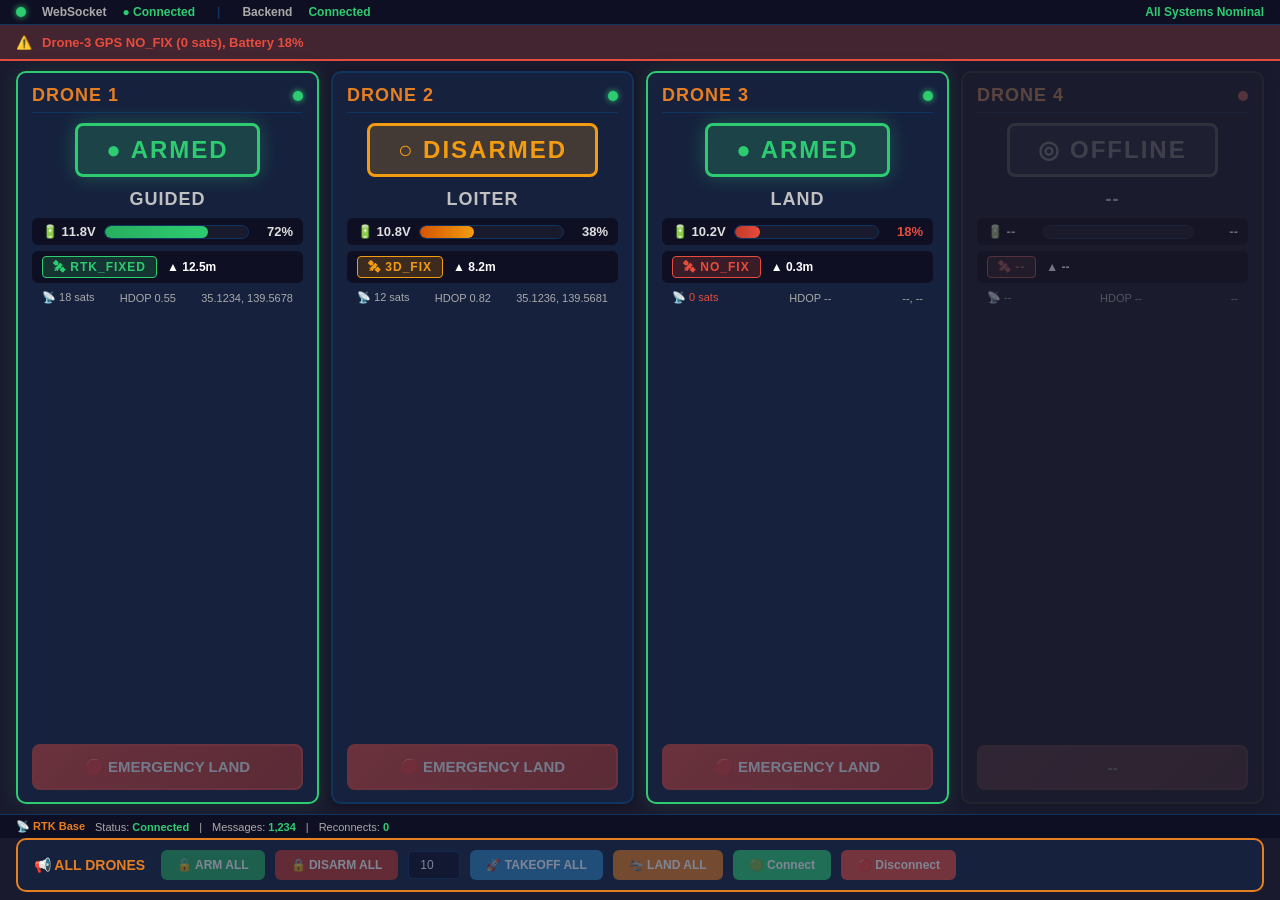
==== web/static/preview.html @ 14fe4acc "feat: add multi-drone dashboard static preview (4-column kanban layout)" ====
<!DOCTYPE html>
<html lang="en">
<head>
<meta charset="UTF-8">
<meta name="viewport" content="width=device-width, initial-scale=1.0">
<title>Multi-Drone Dashboard — Static Preview</title>
<style>
/* === RESET & BASE === */
*, *::before, *::after { box-sizing: border-box; margin: 0; padding: 0; }
html, body { height: 100%; overflow: hidden; }
body {
    font-family: 'Segoe UI', 'Helvetica Neue', Arial, sans-serif;
    background: #1a1a2e; color: #e0e0e0;
    display: flex; flex-direction: column; height: 100vh;
}
/* ---- Status bar ---- */
.status-bar {
    display: flex; align-items: center; gap: 16px;
    padding: 5px 16px; background: #0f0f23;
    border-bottom: 1px solid #0f3460;
    font-size: 12px; font-weight: 600; flex-shrink: 0;
}
.status-dot { width: 10px; height: 10px; border-radius: 50%; display: inline-block; }
.status-dot.on  { background: #2ecc71; box-shadow: 0 0 6px #2ecc71; }
.status-dot.off { background: #e74c3c; }
.status-label { color: #aaa; }
.status-value { color: #2ecc71; }
/* ---- Alert bar ---- */
.alert-bar {
    display: flex; align-items: center; gap: 10px;
    padding: 6px 16px; font-size: 13px; font-weight: bold;
    border-bottom: 2px solid; flex-shrink: 0; min-height: 36px;
}
.alert-bar.alert-warn     { background: rgba(243,156,18,0.15); border-color: #f39c12; color: #f39c12; }
.alert-bar.alert-critical { background: rgba(231,76,60,0.2); border-color: #e74c3c; color: #e74c3c;
                            animation: alert-flash 0.5s infinite; }
@keyframes alert-flash { 0%,100%{opacity:1} 50%{opacity:0.7} }
/* ---- 4-column grid ---- */
.multi-drone-grid {
    display: grid; grid-template-columns: repeat(4, 1fr);
    gap: 12px; align-items: stretch; width: 100%;
    padding: 10px 16px; flex: 1 1 auto; min-height: 0;
}
/* ---- Drone card ---- */
.drone-card {
    background: #16213e; border-radius: 10px; padding: 12px 14px;
    box-shadow: 0 2px 12px rgba(0,0,0,0.35); border: 2px solid #0f3460;
    display: flex; flex-direction: column; gap: 6px;
    transition: border-color 0.3s, opacity 0.3s;
}
.drone-card.armed { border-color: #2ecc71; box-shadow: 0 0 20px rgba(46,204,113,0.15); }
.drone-card.offline { opacity: 0.4; filter: grayscale(50%); border-color: #333; }
/* Card header */
.card-header {
    display: flex; align-items: center; justify-content: space-between;
    border-bottom: 1px solid #0f3460; padding-bottom: 6px;
}
.drone-label { font-size: 18px; font-weight: 900; letter-spacing: 1px;
               color: #e67e22; text-transform: uppercase; }
.conn-dot { width: 10px; height: 10px; border-radius: 50%; display: inline-block; }
.conn-dot.on  { background: #2ecc71; box-shadow: 0 0 6px #2ecc71; }
.conn-dot.off { background: #e74c3c; }
/* Armed badge */
.armed-badge-wrap { text-align: center; padding: 4px 0; }
.armed-badge-large {
    display: inline-block; padding: 10px 28px; border-radius: 8px;
    font-size: 24px; font-weight: 900; letter-spacing: 2px;
    text-transform: uppercase; transition: all 0.3s;
}
.armed-badge-large.status-ok {
    background: rgba(46,204,113,0.2); border: 3px solid #2ecc71;
    color: #2ecc71; box-shadow: 0 0 20px rgba(46,204,113,0.3);
    animation: armed-glow 2s infinite;
}
@keyframes armed-glow { 0%,100%{box-shadow:0 0 12px rgba(46,204,113,0.25)} 50%{box-shadow:0 0 24px rgba(46,204,113,0.5)} }
.armed-badge-large.status-warn {
    background: rgba(243,156,18,0.2); border: 3px solid #f39c12; color: #f39c12;
}
.armed-badge-large.status-neutral {
    background: rgba(100,100,100,0.15); border: 3px solid #555; color: #777;
}
/* Flight mode */
.mode-display {
    text-align: center; font-size: 18px; font-weight: 700;
    color: #c0c0c0; text-transform: uppercase; letter-spacing: 1px; padding: 2px 0;
}
/* ---- Battery gauge ---- */
.battery-compact {
    display: flex; align-items: center; gap: 8px;
    padding: 6px 10px; background: #0f0f23; border-radius: 6px; font-size: 13px;
}
.battery-voltage { font-weight: 700; min-width: 48px; }
.battery-gauge-mini {
    flex: 1; height: 14px; background: #1a1a2e;
    border-radius: 7px; overflow: hidden; border: 1px solid #0f3460;
}
.battery-gauge-fill-mini { height: 100%; border-radius: 6px; transition: width 0.6s ease; }
.battery-gauge-fill-mini.green  { background: linear-gradient(90deg, #27ae60, #2ecc71); }
.battery-gauge-fill-mini.yellow { background: linear-gradient(90deg, #d35400, #f39c12); }
.battery-gauge-fill-mini.red    { background: linear-gradient(90deg, #c0392b, #e74c3c); }
.battery-pct { font-weight: 700; min-width: 36px; text-align: right; }
/* ---- GPS row ---- */
.gps-compact {
    display: flex; align-items: center; gap: 10px;
    padding: 5px 10px; background: #0f0f23; border-radius: 6px; font-size: 12px;
}
.gps-fix-badge {
    display: inline-block; padding: 3px 10px; border-radius: 4px;
    font-weight: 800; font-size: 12px; letter-spacing: 1px;
}
.gps-fix-badge.status-ok   { background: rgba(46,204,113,0.2); border: 1px solid #2ecc71; color: #2ecc71; }
.gps-fix-badge.status-warn { background: rgba(243,156,18,0.2); border: 1px solid #f39c12; color: #f39c12; }
.gps-fix-badge.status-bad  { background: rgba(231,76,60,0.2);  border: 1px solid #e74c3c;  color: #e74c3c; }
.gps-altitude { font-weight: 700; color: #fff; }
.gps-supplement {
    display: flex; justify-content: space-between; align-items: center;
    padding: 2px 10px; font-size: 11px; color: #aaa;
}
/* ---- EMG STOP button ---- */
.btn-emergency-land {
    width: 100%; padding: 12px; border-radius: 8px;
    background: linear-gradient(135deg, #e74c3c, #c0392b);
    color: #fff; border: 2px solid #e74c3c;
    font-size: 15px; font-weight: 900; margin-top: auto;
    animation: emergency-pulse 1.5s infinite;
}
@keyframes emergency-pulse {
    0%, 100% { box-shadow: 0 0 8px rgba(231,76,60,0.3); }
    50%      { box-shadow: 0 0 22px rgba(231,76,60,0.5); }
}
.drone-card:not(.armed) .btn-emergency-land { opacity: 0.4; pointer-events: none; animation: none; }
.btn-emergency-land:disabled { opacity: 0.4; cursor: not-allowed; animation: none; }
/* ---- RTK bar ---- */
.rtk-bar {
    display: flex; align-items: center; gap: 10px;
    padding: 5px 16px; background: #0f0f23; border-top: 1px solid #0f3460;
    font-size: 11px; color: #aaa; flex-shrink: 0;
}
.rtk-label { color: #e67e22; font-weight: bold; }
.rtk-val   { color: #2ecc71; font-weight: 600; }
/* ---- Broadcast panel ---- */
.broadcast-panel {
    background: #16213e; border-radius: 10px; padding: 10px 16px;
    border: 2px solid #e67e22; display: flex; align-items: center;
    gap: 10px; flex-shrink: 0; margin: 0 16px 8px; flex-wrap: wrap;
}
.broadcast-label { color: #e67e22; font-weight: 900; font-size: 14px; margin-right: 6px; }
.broadcast-panel button {
    padding: 8px 16px; border-radius: 6px; font-weight: 700; font-size: 12px;
    border: none; color: #fff; white-space: nowrap;
}
.broadcast-panel button:disabled { opacity: 0.45; cursor: not-allowed; }
.btn-arm      { background: #27ae60; }
.btn-disarm   { background: #c0392b; }
.btn-takeoff  { background: #2e86c1; }
.btn-land     { background: #e67e22; }
.btn-connect  { background: #2ecc71; color: #1a1a2e; }
.btn-disconnect { background: #e74c3c; }
.takeoff-alt-input {
    width: 52px; padding: 6px 4px; border-radius: 4px;
    background: #0f0f23; border: 1px solid #0f3460; color: #fff;
    text-align: center; font-size: 12px;
}
.takeoff-alt-input:disabled { opacity: 0.45; cursor: not-allowed; }
</style>
</head>
<body>



<!-- ====== STATUS BAR ====== -->
<div class="status-bar">
    <span class="status-dot on"></span>
    <span class="status-label">WebSocket</span>
    <span class="status-value">● Connected</span>
    <span style="color:#0f3460;margin:0 6px;">|</span>
    <span class="status-label">Backend</span>
    <span class="status-value">Connected</span>
    <span style="margin-left:auto;color:#2ecc71;">All Systems Nominal</span>
</div>

<!-- ====== ALERT BAR (dummy: 1 anomaly) ====== -->
<div class="alert-bar alert-critical">
    <span>⚠️</span>
    <span>Drone-3 GPS NO_FIX (0 sats), Battery 18%</span>
</div>

<!-- ====== 4-COLUMN GRID ====== -->
<div class="multi-drone-grid">

    <!-- Drone 1: ARMED, GUIDED, 11.8V 72%, RTK_FIXED, 18 sats, alt 12.5m -->
    <div class="drone-card armed">
        <div class="card-header">
            <span class="drone-label">DRONE 1</span>
            <span class="conn-dot on"></span>
        </div>
        <div class="armed-badge-wrap">
            <span class="armed-badge-large status-ok">● ARMED</span>
        </div>
        <div class="mode-display">GUIDED</div>
        <div class="battery-compact">
            <span class="battery-voltage">🔋 11.8V</span>
            <div class="battery-gauge-mini">
                <div class="battery-gauge-fill-mini green" style="width:72%"></div>
            </div>
            <span class="battery-pct">72%</span>
        </div>
        <div class="gps-compact">
            <span class="gps-fix-badge status-ok">🛰 RTK_FIXED</span>
            <span class="gps-altitude">▲ 12.5m</span>
        </div>
        <div class="gps-supplement">
            <span>📡 18 sats</span>
            <span>HDOP 0.55</span>
            <span class="gps-coords-small">35.1234, 139.5678</span>
        </div>
        <button class="btn-emergency-land" disabled>🛑 EMERGENCY LAND</button>
    </div>

    <!-- Drone 2: DISARMED, LOITER, 10.8V 38%, 3D_FIX, 12 sats, alt 8.2m -->
    <div class="drone-card">
        <div class="card-header">
            <span class="drone-label">DRONE 2</span>
            <span class="conn-dot on"></span>
        </div>
        <div class="armed-badge-wrap">
            <span class="armed-badge-large status-warn">○ DISARMED</span>
        </div>
        <div class="mode-display">LOITER</div>
        <div class="battery-compact">
            <span class="battery-voltage">🔋 10.8V</span>
            <div class="battery-gauge-mini">
                <div class="battery-gauge-fill-mini yellow" style="width:38%"></div>
            </div>
            <span class="battery-pct">38%</span>
        </div>
        <div class="gps-compact">
            <span class="gps-fix-badge status-warn">🛰 3D_FIX</span>
            <span class="gps-altitude">▲ 8.2m</span>
        </div>
        <div class="gps-supplement">
            <span>📡 12 sats</span>
            <span>HDOP 0.82</span>
            <span class="gps-coords-small">35.1236, 139.5681</span>
        </div>
        <button class="btn-emergency-land" disabled>🛑 EMERGENCY LAND</button>
    </div>

    <!-- Drone 3: ARMED, LAND, 10.2V 18%, NO_FIX, 0 sats (alert) -->
    <div class="drone-card armed">
        <div class="card-header">
            <span class="drone-label">DRONE 3</span>
            <span class="conn-dot on"></span>
        </div>
        <div class="armed-badge-wrap">
            <span class="armed-badge-large status-ok">● ARMED</span>
        </div>
        <div class="mode-display">LAND</div>
        <div class="battery-compact">
            <span class="battery-voltage">🔋 10.2V</span>
            <div class="battery-gauge-mini">
                <div class="battery-gauge-fill-mini red" style="width:18%"></div>
            </div>
            <span class="battery-pct" style="color:#e74c3c;">18%</span>
        </div>
        <div class="gps-compact">
            <span class="gps-fix-badge status-bad">🛰 NO_FIX</span>
            <span class="gps-altitude">▲ 0.3m</span>
        </div>
        <div class="gps-supplement">
            <span style="color:#e74c3c;">📡 0 sats</span>
            <span>HDOP --</span>
            <span class="gps-coords-small">--, --</span>
        </div>
        <button class="btn-emergency-land" disabled>🛑 EMERGENCY LAND</button>
    </div>

    <!-- Drone 4: OFFLINE -->
    <div class="drone-card offline">
        <div class="card-header">
            <span class="drone-label">DRONE 4</span>
            <span class="conn-dot off"></span>
        </div>
        <div class="armed-badge-wrap">
            <span class="armed-badge-large status-neutral">◎ OFFLINE</span>
        </div>
        <div class="mode-display">--</div>
        <div class="battery-compact">
            <span class="battery-voltage">🔋 --</span>
            <div class="battery-gauge-mini">
                <div class="battery-gauge-fill-mini" style="width:0%"></div>
            </div>
            <span class="battery-pct">--</span>
        </div>
        <div class="gps-compact">
            <span class="gps-fix-badge status-bad">🛰 --</span>
            <span class="gps-altitude">▲ --</span>
        </div>
        <div class="gps-supplement">
            <span>📡 --</span>
            <span>HDOP --</span>
            <span class="gps-coords-small">--</span>
        </div>
        <button class="btn-emergency-land" disabled>--</button>
    </div>

</div><!-- end grid -->


<!-- ====== RTK BASE STATION BAR ====== -->
<div class="rtk-bar">
    <span class="rtk-label">📡 RTK Base</span>
    <span>Status: <span class="rtk-val">Connected</span></span>
    <span>|</span>
    <span>Messages: <span class="rtk-val">1,234</span></span>
    <span>|</span>
    <span>Reconnects: <span class="rtk-val">0</span></span>
</div>

<!-- ====== BROADCAST PANEL ====== -->
<div class="broadcast-panel">
    <span class="broadcast-label">📢 ALL DRONES</span>
    <button class="btn-arm" disabled>🔓 ARM ALL</button>
    <button class="btn-disarm" disabled>🔒 DISARM ALL</button>
    <input type="number" class="takeoff-alt-input" value="10" disabled>
    <button class="btn-takeoff" disabled>🚀 TAKEOFF ALL</button>
    <button class="btn-land" disabled>🛬 LAND ALL</button>
    <button class="btn-connect" disabled>🟢 Connect</button>
    <button class="btn-disconnect" disabled>🔴 Disconnect</button>
</div>

</body>
</html>
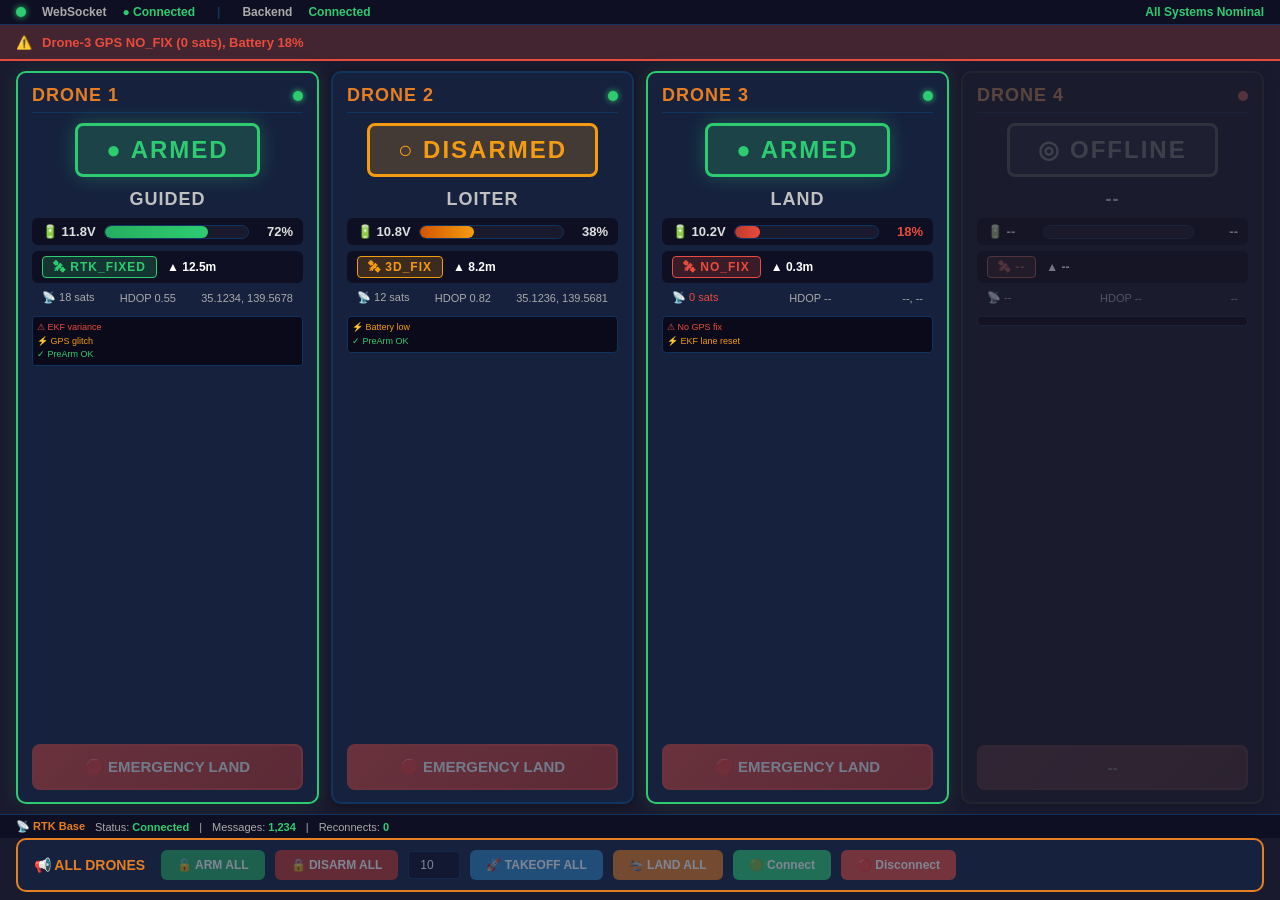
==== commit d7d4f569: "feat(preview): add STATUSTEXT debug scroll box to drone cards - Add .debug-box class (max-height 50p" ====
--- a/web/static/preview.html
+++ b/web/static/preview.html
@@ -116,6 +116,24 @@
     display: flex; justify-content: space-between; align-items: center;
     padding: 2px 10px; font-size: 11px; color: #aaa;
 }
+/* ---- Debug / STATUSTEXT scroll box ---- */
+.debug-box {
+    max-height: 50px; overflow-y: auto;
+    font-size: 9px;
+    background: #0a0a1a; border-radius: 4px;
+    padding: 4px; margin: 4px 0;
+    border: 1px solid #0f3460;
+}
+.debug-box::-webkit-scrollbar { width: 3px; }
+.debug-box::-webkit-scrollbar-track { background: transparent; }
+.debug-box::-webkit-scrollbar-thumb { background: #0f3460; border-radius: 2px; }
+.debug-msg {
+    padding: 1px 0; line-height: 1.3;
+    white-space: nowrap; overflow: hidden; text-overflow: ellipsis;
+}
+.debug-msg.error { color: #e74c3c; }
+.debug-msg.warn  { color: #f39c12; }
+.debug-msg.info  { color: #2ecc71; }
 /* ---- EMG STOP button ---- */
 .btn-emergency-land {
     width: 100%; padding: 12px; border-radius: 8px;
@@ -214,6 +232,11 @@
             <span>HDOP 0.55</span>
             <span class="gps-coords-small">35.1234, 139.5678</span>
         </div>
+        <div class="debug-box">
+            <div class="debug-msg error">⚠ EKF variance</div>
+            <div class="debug-msg warn">⚡ GPS glitch</div>
+            <div class="debug-msg info">✓ PreArm OK</div>
+        </div>
         <button class="btn-emergency-land" disabled>🛑 EMERGENCY LAND</button>
     </div>
 
@@ -243,6 +266,10 @@
             <span>HDOP 0.82</span>
             <span class="gps-coords-small">35.1236, 139.5681</span>
         </div>
+        <div class="debug-box">
+            <div class="debug-msg warn">⚡ Battery low</div>
+            <div class="debug-msg info">✓ PreArm OK</div>
+        </div>
         <button class="btn-emergency-land" disabled>🛑 EMERGENCY LAND</button>
     </div>
 
@@ -272,6 +299,10 @@
             <span>HDOP --</span>
             <span class="gps-coords-small">--, --</span>
         </div>
+        <div class="debug-box">
+            <div class="debug-msg error">⚠ No GPS fix</div>
+            <div class="debug-msg warn">⚡ EKF lane reset</div>
+        </div>
         <button class="btn-emergency-land" disabled>🛑 EMERGENCY LAND</button>
     </div>
 
@@ -300,6 +331,8 @@
             <span>📡 --</span>
             <span>HDOP --</span>
             <span class="gps-coords-small">--</span>
+        </div>
+        <div class="debug-box">
         </div>
         <button class="btn-emergency-land" disabled>--</button>
     </div>
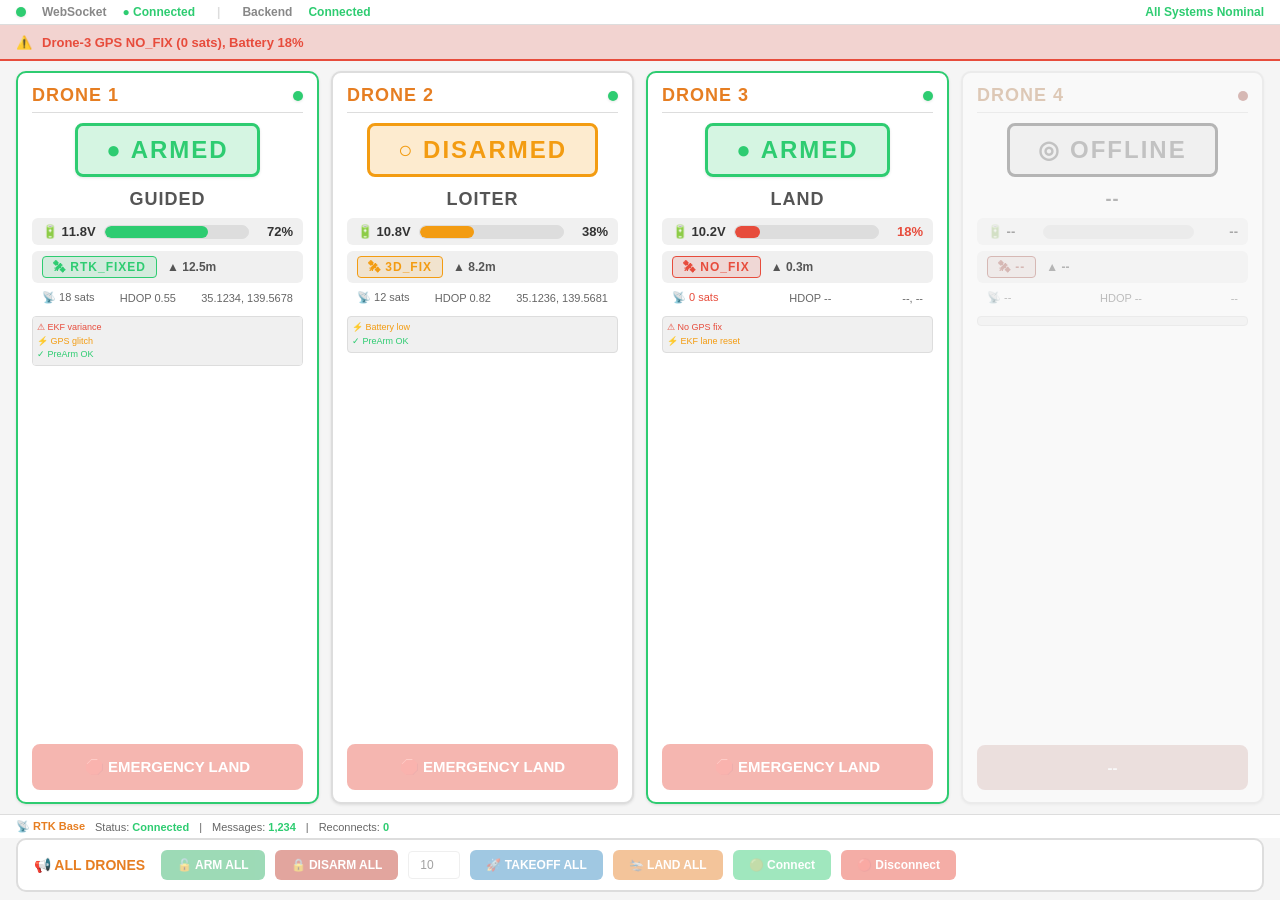
==== commit f798550c: "style(preview): white-based theme, remove all glow/animations - Background: #f5f5f5 body, #ffffff ca" ====
--- a/web/static/preview.html
+++ b/web/static/preview.html
@@ -10,20 +10,20 @@
 html, body { height: 100%; overflow: hidden; }
 body {
     font-family: 'Segoe UI', 'Helvetica Neue', Arial, sans-serif;
-    background: #1a1a2e; color: #e0e0e0;
+    background: #f5f5f5; color: #333;
     display: flex; flex-direction: column; height: 100vh;
 }
 /* ---- Status bar ---- */
 .status-bar {
     display: flex; align-items: center; gap: 16px;
-    padding: 5px 16px; background: #0f0f23;
-    border-bottom: 1px solid #0f3460;
+    padding: 5px 16px; background: #ffffff;
+    border-bottom: 1px solid #ddd;
     font-size: 12px; font-weight: 600; flex-shrink: 0;
 }
 .status-dot { width: 10px; height: 10px; border-radius: 50%; display: inline-block; }
-.status-dot.on  { background: #2ecc71; box-shadow: 0 0 6px #2ecc71; }
+.status-dot.on  { background: #2ecc71; box-shadow: 0 1px 3px rgba(0,0,0,0.1); }
 .status-dot.off { background: #e74c3c; }
-.status-label { color: #aaa; }
+.status-label { color: #888; }
 .status-value { color: #2ecc71; }
 /* ---- Alert bar ---- */
 .alert-bar {
@@ -32,9 +32,7 @@
     border-bottom: 2px solid; flex-shrink: 0; min-height: 36px;
 }
 .alert-bar.alert-warn     { background: rgba(243,156,18,0.15); border-color: #f39c12; color: #f39c12; }
-.alert-bar.alert-critical { background: rgba(231,76,60,0.2); border-color: #e74c3c; color: #e74c3c;
-                            animation: alert-flash 0.5s infinite; }
-@keyframes alert-flash { 0%,100%{opacity:1} 50%{opacity:0.7} }
+.alert-bar.alert-critical { background: rgba(231,76,60,0.2); border-color: #e74c3c; color: #e74c3c; }
 /* ---- 4-column grid ---- */
 .multi-drone-grid {
     display: grid; grid-template-columns: repeat(4, 1fr);
@@ -43,22 +41,22 @@
 }
 /* ---- Drone card ---- */
 .drone-card {
-    background: #16213e; border-radius: 10px; padding: 12px 14px;
-    box-shadow: 0 2px 12px rgba(0,0,0,0.35); border: 2px solid #0f3460;
+    background: #ffffff; border-radius: 10px; padding: 12px 14px;
+    box-shadow: 0 1px 3px rgba(0,0,0,0.1); border: 2px solid #ddd;
     display: flex; flex-direction: column; gap: 6px;
     transition: border-color 0.3s, opacity 0.3s;
 }
-.drone-card.armed { border-color: #2ecc71; box-shadow: 0 0 20px rgba(46,204,113,0.15); }
-.drone-card.offline { opacity: 0.4; filter: grayscale(50%); border-color: #333; }
+.drone-card.armed { border-color: #2ecc71; box-shadow: 0 1px 3px rgba(0,0,0,0.1); }
+.drone-card.offline { opacity: 0.4; filter: grayscale(50%); border-color: #ddd; }
 /* Card header */
 .card-header {
     display: flex; align-items: center; justify-content: space-between;
-    border-bottom: 1px solid #0f3460; padding-bottom: 6px;
+    border-bottom: 1px solid #ddd; padding-bottom: 6px;
 }
 .drone-label { font-size: 18px; font-weight: 900; letter-spacing: 1px;
                color: #e67e22; text-transform: uppercase; }
 .conn-dot { width: 10px; height: 10px; border-radius: 50%; display: inline-block; }
-.conn-dot.on  { background: #2ecc71; box-shadow: 0 0 6px #2ecc71; }
+.conn-dot.on  { background: #2ecc71; box-shadow: 0 1px 3px rgba(0,0,0,0.1); }
 .conn-dot.off { background: #e74c3c; }
 /* Armed badge */
 .armed-badge-wrap { text-align: center; padding: 4px 0; }
@@ -69,10 +67,8 @@
 }
 .armed-badge-large.status-ok {
     background: rgba(46,204,113,0.2); border: 3px solid #2ecc71;
-    color: #2ecc71; box-shadow: 0 0 20px rgba(46,204,113,0.3);
-    animation: armed-glow 2s infinite;
-}
-@keyframes armed-glow { 0%,100%{box-shadow:0 0 12px rgba(46,204,113,0.25)} 50%{box-shadow:0 0 24px rgba(46,204,113,0.5)} }
+    color: #2ecc71; box-shadow: 0 1px 3px rgba(0,0,0,0.1);
+}
 .armed-badge-large.status-warn {
     background: rgba(243,156,18,0.2); border: 3px solid #f39c12; color: #f39c12;
 }
@@ -82,51 +78,51 @@
 /* Flight mode */
 .mode-display {
     text-align: center; font-size: 18px; font-weight: 700;
-    color: #c0c0c0; text-transform: uppercase; letter-spacing: 1px; padding: 2px 0;
+    color: #555; text-transform: uppercase; letter-spacing: 1px; padding: 2px 0;
 }
 /* ---- Battery gauge ---- */
 .battery-compact {
     display: flex; align-items: center; gap: 8px;
-    padding: 6px 10px; background: #0f0f23; border-radius: 6px; font-size: 13px;
-}
-.battery-voltage { font-weight: 700; min-width: 48px; }
+    padding: 6px 10px; background: #f0f0f0; border-radius: 6px; font-size: 13px;
+}
+.battery-voltage { font-weight: 700; min-width: 48px; color: #333; }
 .battery-gauge-mini {
-    flex: 1; height: 14px; background: #1a1a2e;
-    border-radius: 7px; overflow: hidden; border: 1px solid #0f3460;
+    flex: 1; height: 14px; background: #ddd;
+    border-radius: 7px; overflow: hidden; border: 1px solid #ddd;
 }
 .battery-gauge-fill-mini { height: 100%; border-radius: 6px; transition: width 0.6s ease; }
-.battery-gauge-fill-mini.green  { background: linear-gradient(90deg, #27ae60, #2ecc71); }
-.battery-gauge-fill-mini.yellow { background: linear-gradient(90deg, #d35400, #f39c12); }
-.battery-gauge-fill-mini.red    { background: linear-gradient(90deg, #c0392b, #e74c3c); }
+.battery-gauge-fill-mini.green  { background: #2ecc71; }
+.battery-gauge-fill-mini.yellow { background: #f39c12; }
+.battery-gauge-fill-mini.red    { background: #e74c3c; }
 .battery-pct { font-weight: 700; min-width: 36px; text-align: right; }
 /* ---- GPS row ---- */
 .gps-compact {
     display: flex; align-items: center; gap: 10px;
-    padding: 5px 10px; background: #0f0f23; border-radius: 6px; font-size: 12px;
+    padding: 5px 10px; background: #f0f0f0; border-radius: 6px; font-size: 12px;
 }
 .gps-fix-badge {
     display: inline-block; padding: 3px 10px; border-radius: 4px;
     font-weight: 800; font-size: 12px; letter-spacing: 1px;
 }
-.gps-fix-badge.status-ok   { background: rgba(46,204,113,0.2); border: 1px solid #2ecc71; color: #2ecc71; }
-.gps-fix-badge.status-warn { background: rgba(243,156,18,0.2); border: 1px solid #f39c12; color: #f39c12; }
-.gps-fix-badge.status-bad  { background: rgba(231,76,60,0.2);  border: 1px solid #e74c3c;  color: #e74c3c; }
-.gps-altitude { font-weight: 700; color: #fff; }
+.gps-fix-badge.status-ok   { background: rgba(46,204,113,0.15); border: 1px solid #2ecc71; color: #2ecc71; }
+.gps-fix-badge.status-warn { background: rgba(243,156,18,0.15); border: 1px solid #f39c12; color: #f39c12; }
+.gps-fix-badge.status-bad  { background: rgba(231,76,60,0.15);  border: 1px solid #e74c3c;  color: #e74c3c; }
+.gps-altitude { font-weight: 700; color: #555; }
 .gps-supplement {
     display: flex; justify-content: space-between; align-items: center;
-    padding: 2px 10px; font-size: 11px; color: #aaa;
+    padding: 2px 10px; font-size: 11px; color: #666;
 }
 /* ---- Debug / STATUSTEXT scroll box ---- */
 .debug-box {
     max-height: 50px; overflow-y: auto;
     font-size: 9px;
-    background: #0a0a1a; border-radius: 4px;
+    background: #f0f0f0; border-radius: 4px;
     padding: 4px; margin: 4px 0;
-    border: 1px solid #0f3460;
+    border: 1px solid #ddd;
 }
 .debug-box::-webkit-scrollbar { width: 3px; }
 .debug-box::-webkit-scrollbar-track { background: transparent; }
-.debug-box::-webkit-scrollbar-thumb { background: #0f3460; border-radius: 2px; }
+.debug-box::-webkit-scrollbar-thumb { background: #ddd; border-radius: 2px; }
 .debug-msg {
     padding: 1px 0; line-height: 1.3;
     white-space: nowrap; overflow: hidden; text-overflow: ellipsis;
@@ -137,29 +133,24 @@
 /* ---- EMG STOP button ---- */
 .btn-emergency-land {
     width: 100%; padding: 12px; border-radius: 8px;
-    background: linear-gradient(135deg, #e74c3c, #c0392b);
+    background: #e74c3c;
     color: #fff; border: 2px solid #e74c3c;
     font-size: 15px; font-weight: 900; margin-top: auto;
-    animation: emergency-pulse 1.5s infinite;
-}
-@keyframes emergency-pulse {
-    0%, 100% { box-shadow: 0 0 8px rgba(231,76,60,0.3); }
-    50%      { box-shadow: 0 0 22px rgba(231,76,60,0.5); }
-}
-.drone-card:not(.armed) .btn-emergency-land { opacity: 0.4; pointer-events: none; animation: none; }
-.btn-emergency-land:disabled { opacity: 0.4; cursor: not-allowed; animation: none; }
+}
+.drone-card:not(.armed) .btn-emergency-land { opacity: 0.4; pointer-events: none; }
+.btn-emergency-land:disabled { opacity: 0.4; cursor: not-allowed; }
 /* ---- RTK bar ---- */
 .rtk-bar {
     display: flex; align-items: center; gap: 10px;
-    padding: 5px 16px; background: #0f0f23; border-top: 1px solid #0f3460;
-    font-size: 11px; color: #aaa; flex-shrink: 0;
+    padding: 5px 16px; background: #ffffff; border-top: 1px solid #ddd;
+    font-size: 11px; color: #666; flex-shrink: 0;
 }
 .rtk-label { color: #e67e22; font-weight: bold; }
 .rtk-val   { color: #2ecc71; font-weight: 600; }
 /* ---- Broadcast panel ---- */
 .broadcast-panel {
-    background: #16213e; border-radius: 10px; padding: 10px 16px;
-    border: 2px solid #e67e22; display: flex; align-items: center;
+    background: #ffffff; border-radius: 10px; padding: 10px 16px;
+    border: 2px solid #ddd; display: flex; align-items: center;
     gap: 10px; flex-shrink: 0; margin: 0 16px 8px; flex-wrap: wrap;
 }
 .broadcast-label { color: #e67e22; font-weight: 900; font-size: 14px; margin-right: 6px; }
@@ -172,11 +163,11 @@
 .btn-disarm   { background: #c0392b; }
 .btn-takeoff  { background: #2e86c1; }
 .btn-land     { background: #e67e22; }
-.btn-connect  { background: #2ecc71; color: #1a1a2e; }
+.btn-connect  { background: #2ecc71; color: #333; }
 .btn-disconnect { background: #e74c3c; }
 .takeoff-alt-input {
     width: 52px; padding: 6px 4px; border-radius: 4px;
-    background: #0f0f23; border: 1px solid #0f3460; color: #fff;
+    background: #ffffff; border: 1px solid #ddd; color: #333;
     text-align: center; font-size: 12px;
 }
 .takeoff-alt-input:disabled { opacity: 0.45; cursor: not-allowed; }
@@ -191,7 +182,7 @@
     <span class="status-dot on"></span>
     <span class="status-label">WebSocket</span>
     <span class="status-value">● Connected</span>
-    <span style="color:#0f3460;margin:0 6px;">|</span>
+    <span style="color:#ddd;margin:0 6px;">|</span>
     <span class="status-label">Backend</span>
     <span class="status-value">Connected</span>
     <span style="margin-left:auto;color:#2ecc71;">All Systems Nominal</span>
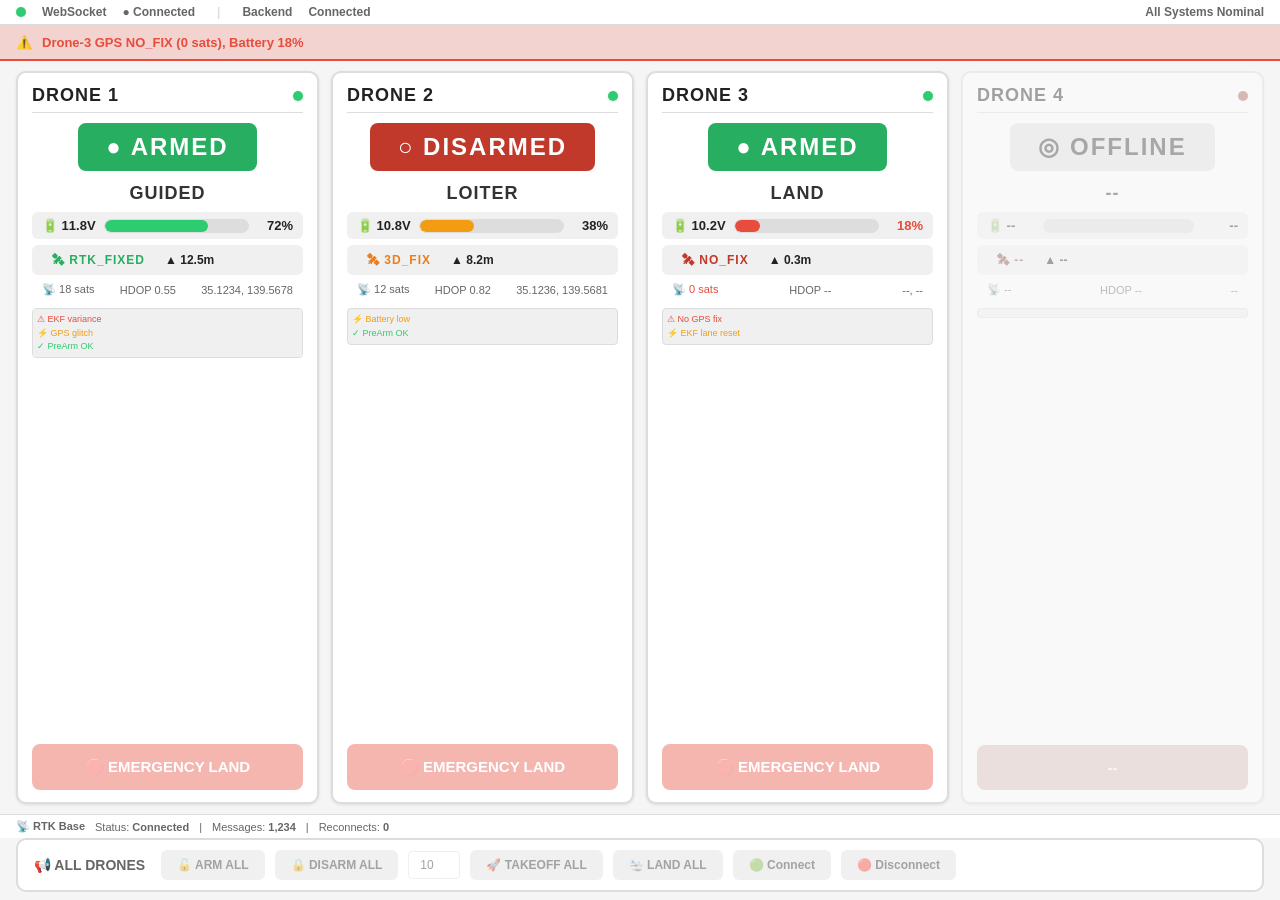
==== commit db9c6b7a: "style(preview.html): テキスト色を黒(#222)中心にリファクタリング。色はArmedバッジ背景/GPS Fix/バッテリー/デバッグ/EMG STOPのみに限定" ====
--- a/web/static/preview.html
+++ b/web/static/preview.html
@@ -10,7 +10,7 @@
 html, body { height: 100%; overflow: hidden; }
 body {
     font-family: 'Segoe UI', 'Helvetica Neue', Arial, sans-serif;
-    background: #f5f5f5; color: #333;
+    background: #f5f5f5; color: #222;
     display: flex; flex-direction: column; height: 100vh;
 }
 /* ---- Status bar ---- */
@@ -23,8 +23,8 @@
 .status-dot { width: 10px; height: 10px; border-radius: 50%; display: inline-block; }
 .status-dot.on  { background: #2ecc71; box-shadow: 0 1px 3px rgba(0,0,0,0.1); }
 .status-dot.off { background: #e74c3c; }
-.status-label { color: #888; }
-.status-value { color: #2ecc71; }
+.status-label { color: #666; }
+.status-value { color: #666; }
 /* ---- Alert bar ---- */
 .alert-bar {
     display: flex; align-items: center; gap: 10px;
@@ -46,7 +46,7 @@
     display: flex; flex-direction: column; gap: 6px;
     transition: border-color 0.3s, opacity 0.3s;
 }
-.drone-card.armed { border-color: #2ecc71; box-shadow: 0 1px 3px rgba(0,0,0,0.1); }
+.drone-card.armed { border-color: #ddd; box-shadow: 0 1px 3px rgba(0,0,0,0.1); }
 .drone-card.offline { opacity: 0.4; filter: grayscale(50%); border-color: #ddd; }
 /* Card header */
 .card-header {
@@ -54,7 +54,7 @@
     border-bottom: 1px solid #ddd; padding-bottom: 6px;
 }
 .drone-label { font-size: 18px; font-weight: 900; letter-spacing: 1px;
-               color: #e67e22; text-transform: uppercase; }
+               color: #222; text-transform: uppercase; }
 .conn-dot { width: 10px; height: 10px; border-radius: 50%; display: inline-block; }
 .conn-dot.on  { background: #2ecc71; box-shadow: 0 1px 3px rgba(0,0,0,0.1); }
 .conn-dot.off { background: #e74c3c; }
@@ -66,26 +66,26 @@
     text-transform: uppercase; transition: all 0.3s;
 }
 .armed-badge-large.status-ok {
-    background: rgba(46,204,113,0.2); border: 3px solid #2ecc71;
-    color: #2ecc71; box-shadow: 0 1px 3px rgba(0,0,0,0.1);
+    background: #27ae60; border: none;
+    color: #fff;
 }
 .armed-badge-large.status-warn {
-    background: rgba(243,156,18,0.2); border: 3px solid #f39c12; color: #f39c12;
+    background: #c0392b; border: none; color: #fff;
 }
 .armed-badge-large.status-neutral {
-    background: rgba(100,100,100,0.15); border: 3px solid #555; color: #777;
+    background: #e0e0e0; border: none; color: #333;
 }
 /* Flight mode */
 .mode-display {
     text-align: center; font-size: 18px; font-weight: 700;
-    color: #555; text-transform: uppercase; letter-spacing: 1px; padding: 2px 0;
+    color: #333; text-transform: uppercase; letter-spacing: 1px; padding: 2px 0;
 }
 /* ---- Battery gauge ---- */
 .battery-compact {
     display: flex; align-items: center; gap: 8px;
     padding: 6px 10px; background: #f0f0f0; border-radius: 6px; font-size: 13px;
 }
-.battery-voltage { font-weight: 700; min-width: 48px; color: #333; }
+.battery-voltage { font-weight: 700; min-width: 48px; color: #222; }
 .battery-gauge-mini {
     flex: 1; height: 14px; background: #ddd;
     border-radius: 7px; overflow: hidden; border: 1px solid #ddd;
@@ -104,10 +104,10 @@
     display: inline-block; padding: 3px 10px; border-radius: 4px;
     font-weight: 800; font-size: 12px; letter-spacing: 1px;
 }
-.gps-fix-badge.status-ok   { background: rgba(46,204,113,0.15); border: 1px solid #2ecc71; color: #2ecc71; }
-.gps-fix-badge.status-warn { background: rgba(243,156,18,0.15); border: 1px solid #f39c12; color: #f39c12; }
-.gps-fix-badge.status-bad  { background: rgba(231,76,60,0.15);  border: 1px solid #e74c3c;  color: #e74c3c; }
-.gps-altitude { font-weight: 700; color: #555; }
+.gps-fix-badge.status-ok   { background: none; border: none; color: #27ae60; }
+.gps-fix-badge.status-warn { background: none; border: none; color: #e67e22; }
+.gps-fix-badge.status-bad  { background: none; border: none; color: #c0392b; }
+.gps-altitude { font-weight: 700; color: #222; }
 .gps-supplement {
     display: flex; justify-content: space-between; align-items: center;
     padding: 2px 10px; font-size: 11px; color: #666;
@@ -145,26 +145,26 @@
     padding: 5px 16px; background: #ffffff; border-top: 1px solid #ddd;
     font-size: 11px; color: #666; flex-shrink: 0;
 }
-.rtk-label { color: #e67e22; font-weight: bold; }
-.rtk-val   { color: #2ecc71; font-weight: 600; }
+.rtk-label { color: #666; font-weight: bold; }
+.rtk-val   { color: #666; font-weight: 600; }
 /* ---- Broadcast panel ---- */
 .broadcast-panel {
     background: #ffffff; border-radius: 10px; padding: 10px 16px;
     border: 2px solid #ddd; display: flex; align-items: center;
     gap: 10px; flex-shrink: 0; margin: 0 16px 8px; flex-wrap: wrap;
 }
-.broadcast-label { color: #e67e22; font-weight: 900; font-size: 14px; margin-right: 6px; }
+.broadcast-label { color: #666; font-weight: 900; font-size: 14px; margin-right: 6px; }
 .broadcast-panel button {
     padding: 8px 16px; border-radius: 6px; font-weight: 700; font-size: 12px;
-    border: none; color: #fff; white-space: nowrap;
+    border: none; color: #333; white-space: nowrap;
 }
 .broadcast-panel button:disabled { opacity: 0.45; cursor: not-allowed; }
-.btn-arm      { background: #27ae60; }
-.btn-disarm   { background: #c0392b; }
-.btn-takeoff  { background: #2e86c1; }
-.btn-land     { background: #e67e22; }
-.btn-connect  { background: #2ecc71; color: #333; }
-.btn-disconnect { background: #e74c3c; }
+.btn-arm      { background: #e0e0e0; }
+.btn-disarm   { background: #e0e0e0; }
+.btn-takeoff  { background: #e0e0e0; }
+.btn-land     { background: #e0e0e0; }
+.btn-connect  { background: #e0e0e0; }
+.btn-disconnect { background: #e0e0e0; }
 .takeoff-alt-input {
     width: 52px; padding: 6px 4px; border-radius: 4px;
     background: #ffffff; border: 1px solid #ddd; color: #333;
@@ -185,7 +185,7 @@
     <span style="color:#ddd;margin:0 6px;">|</span>
     <span class="status-label">Backend</span>
     <span class="status-value">Connected</span>
-    <span style="margin-left:auto;color:#2ecc71;">All Systems Nominal</span>
+    <span style="margin-left:auto;color:#666;">All Systems Nominal</span>
 </div>
 
 <!-- ====== ALERT BAR (dummy: 1 anomaly) ====== -->
